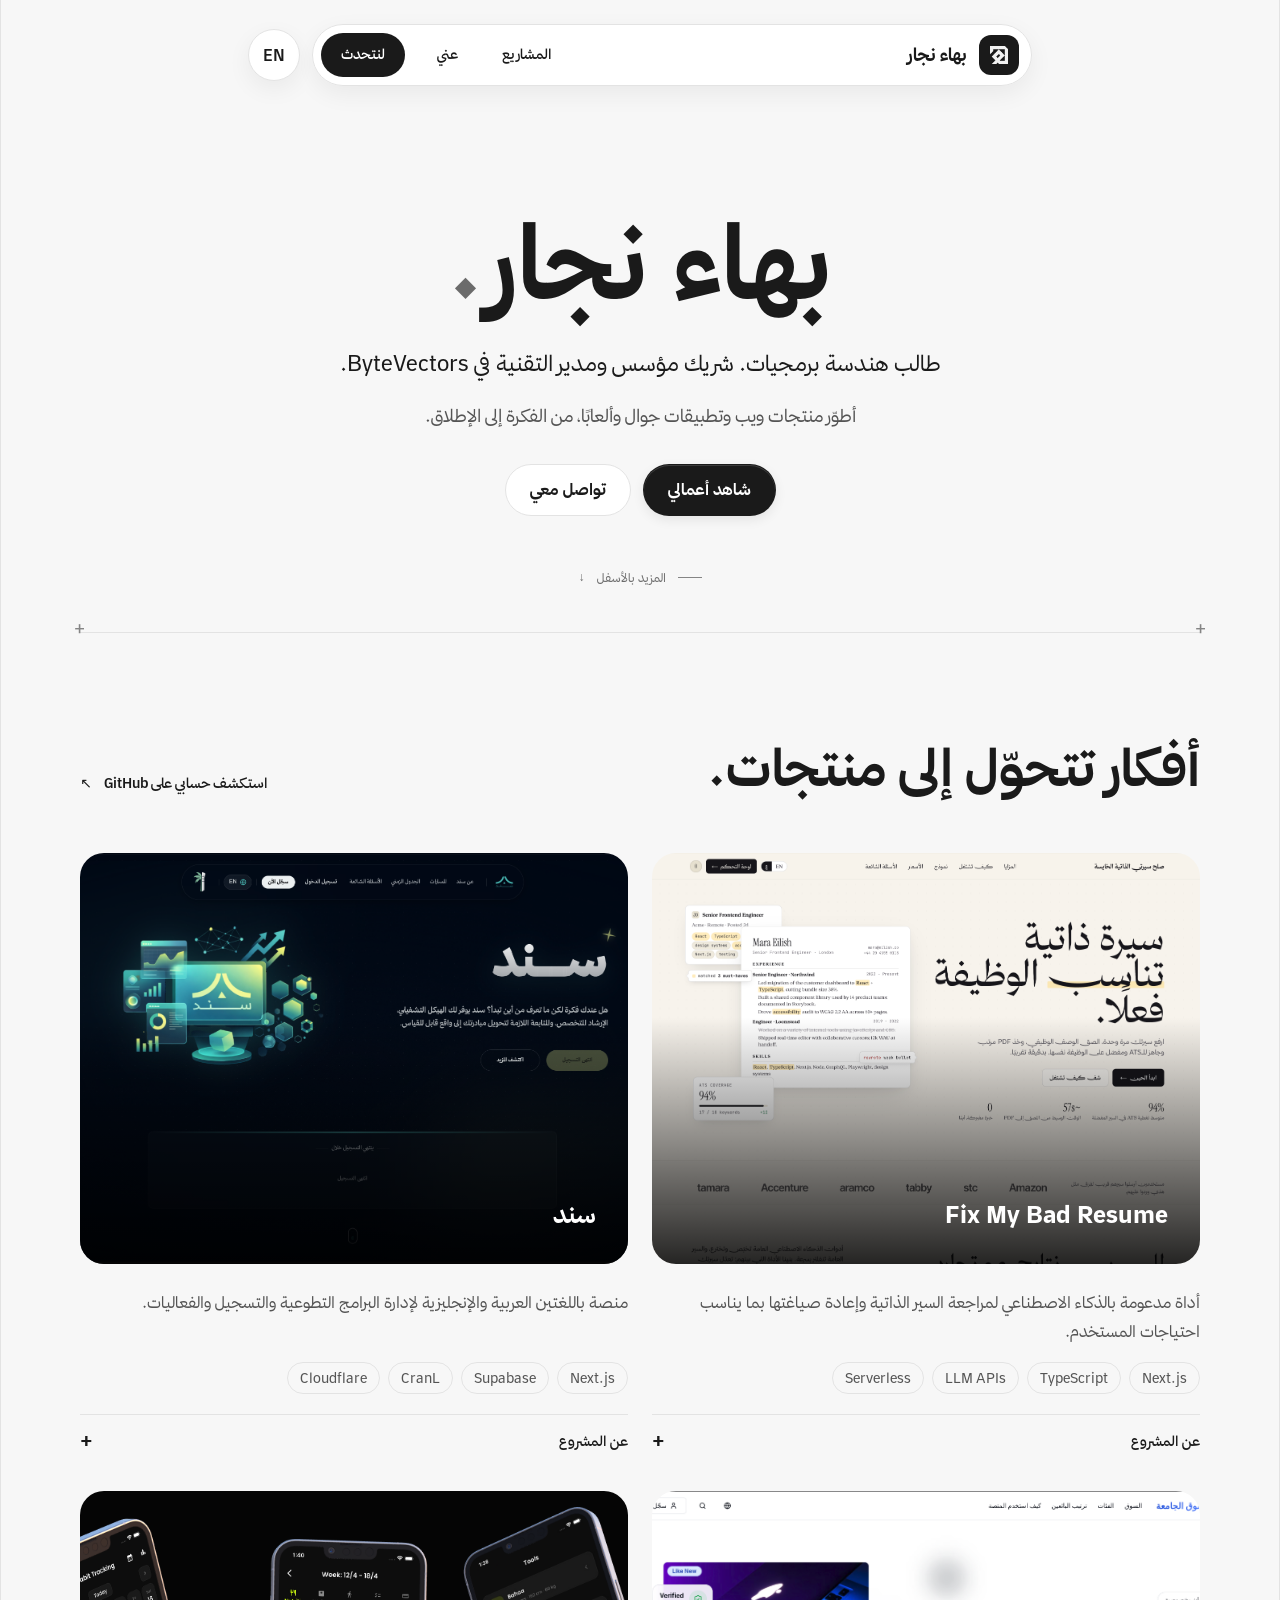
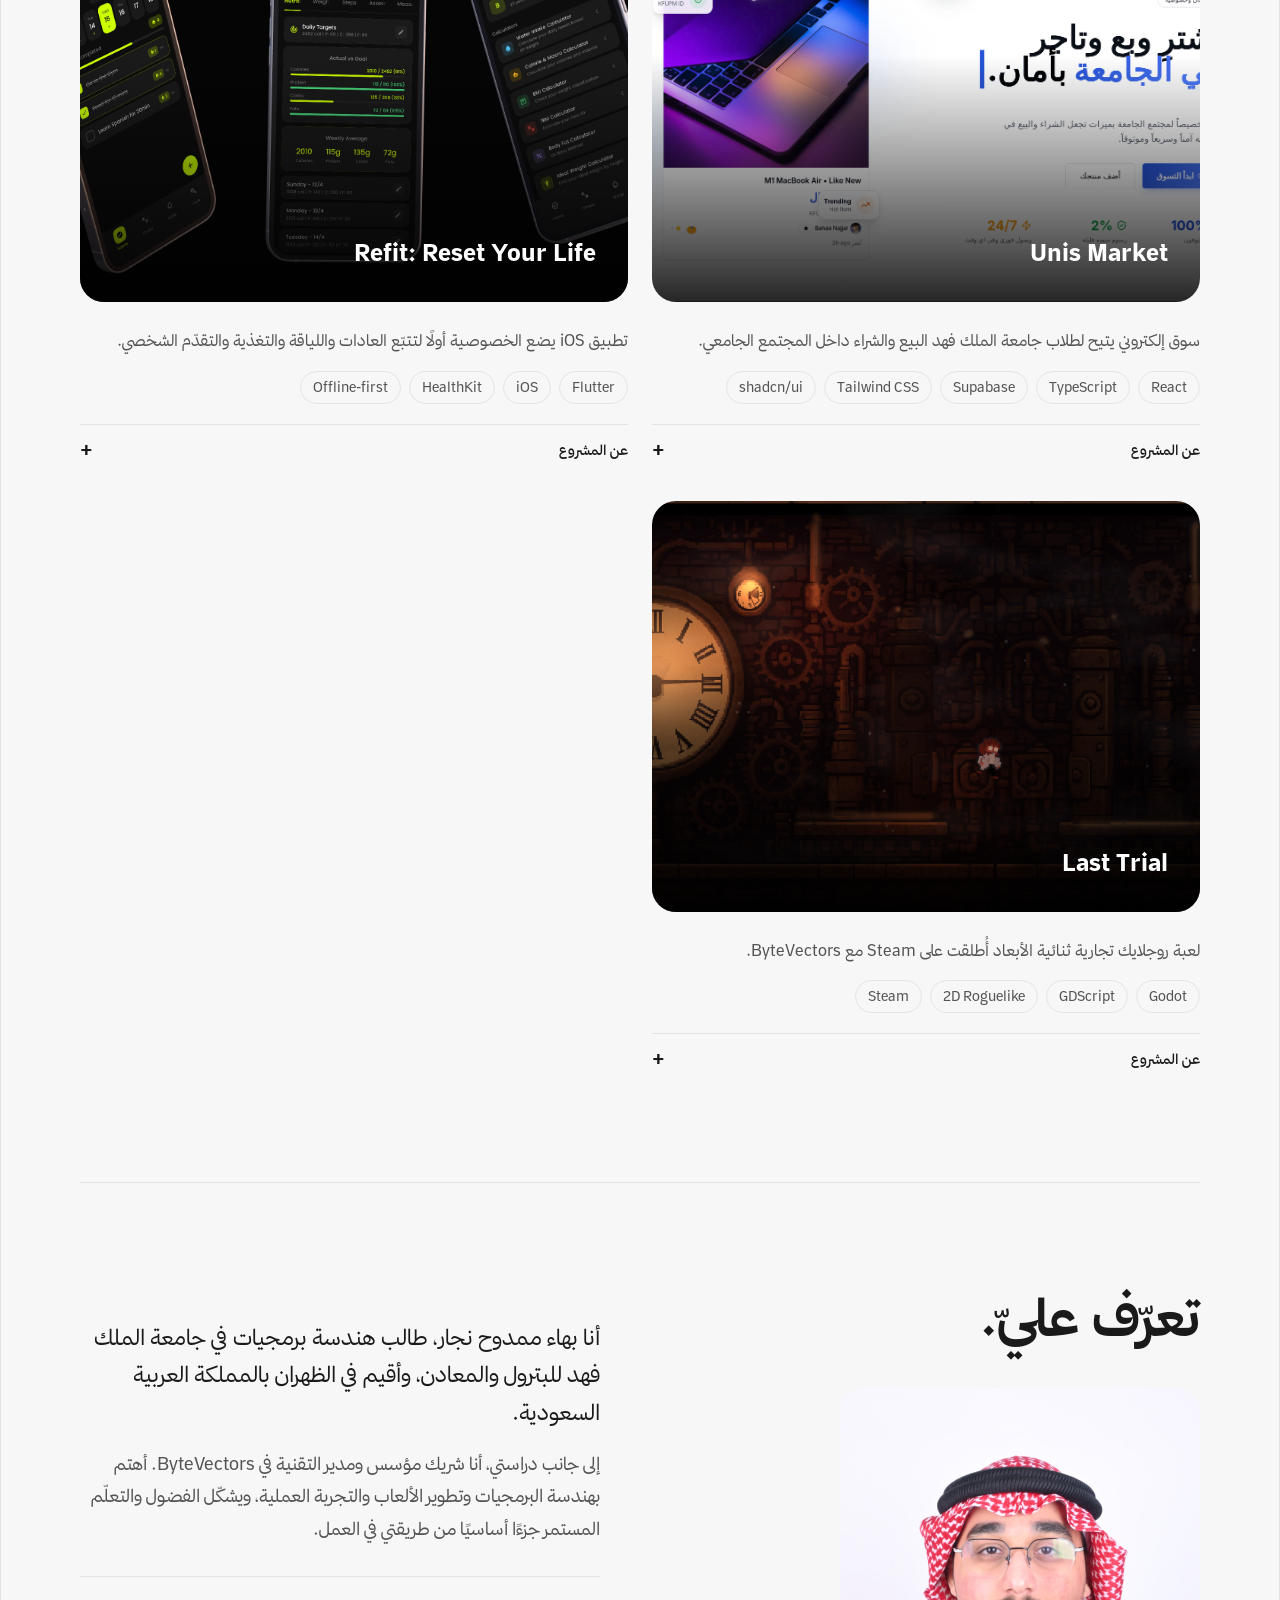
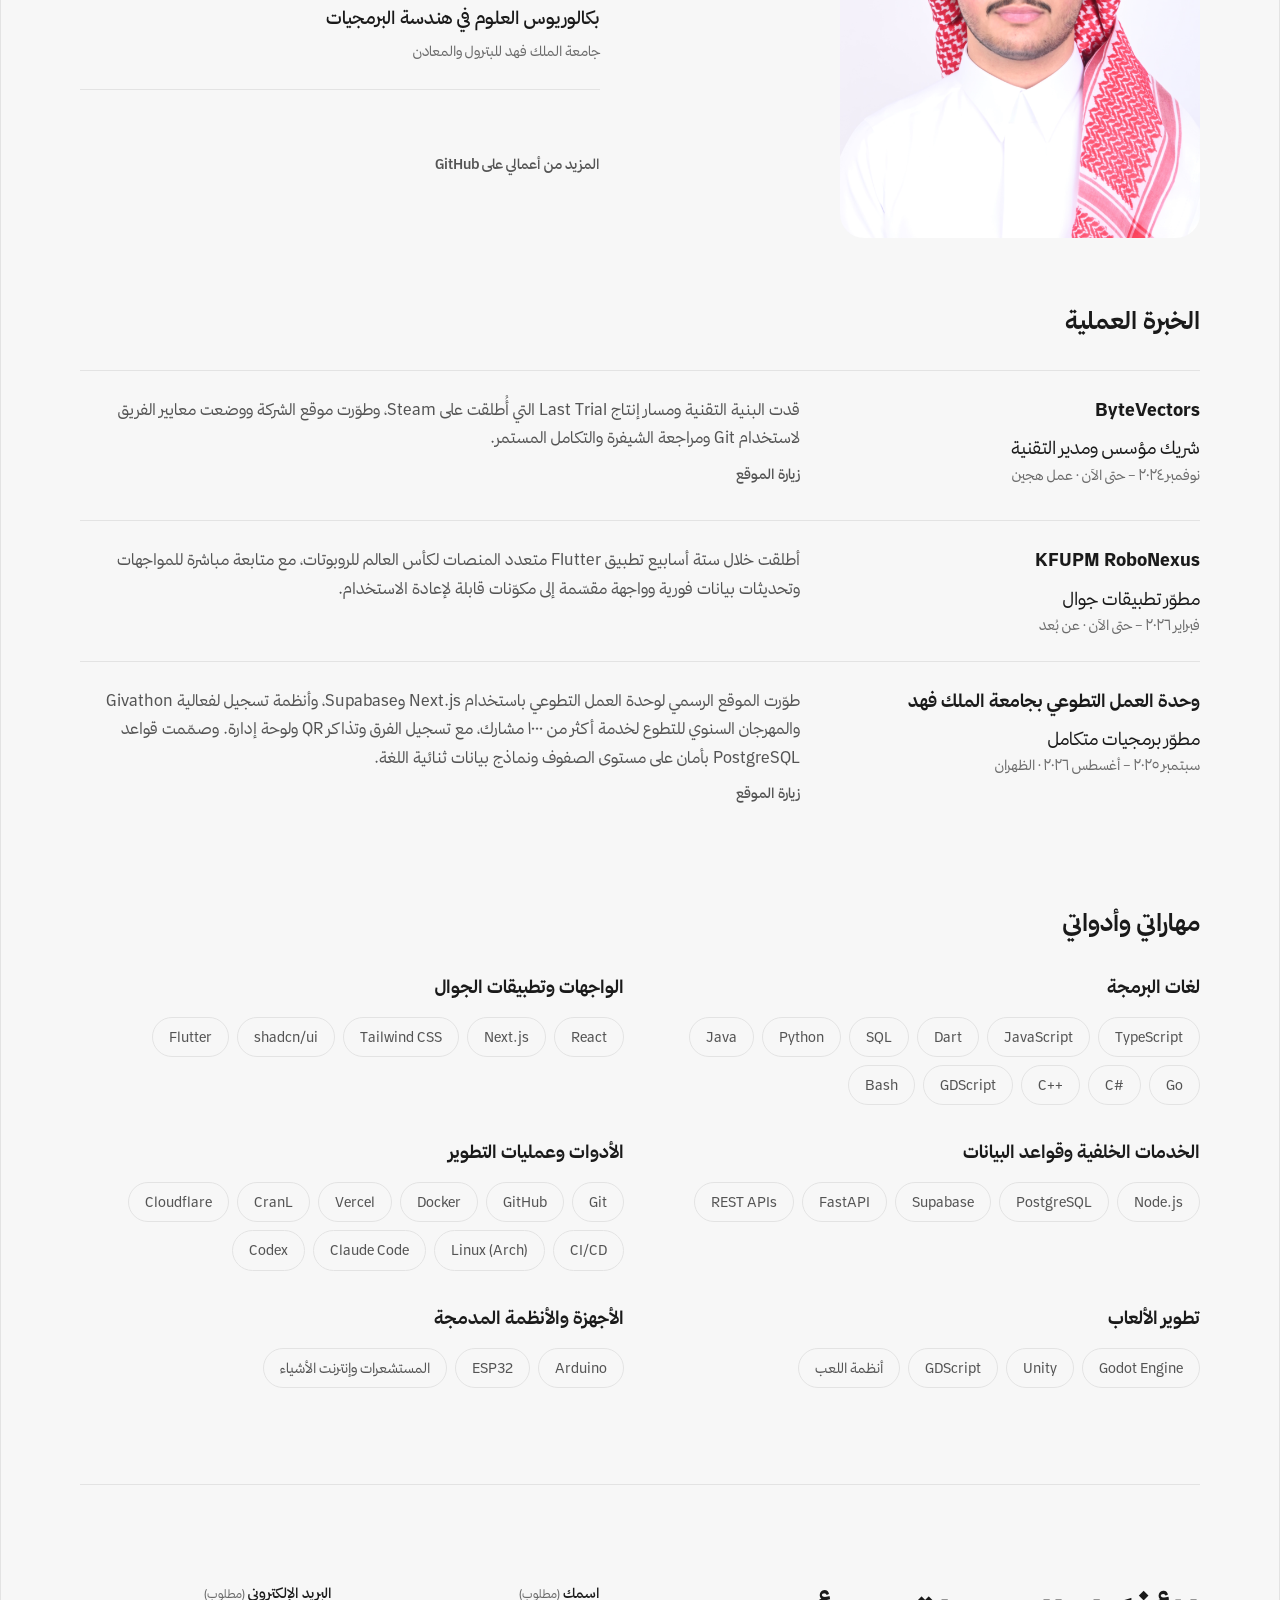
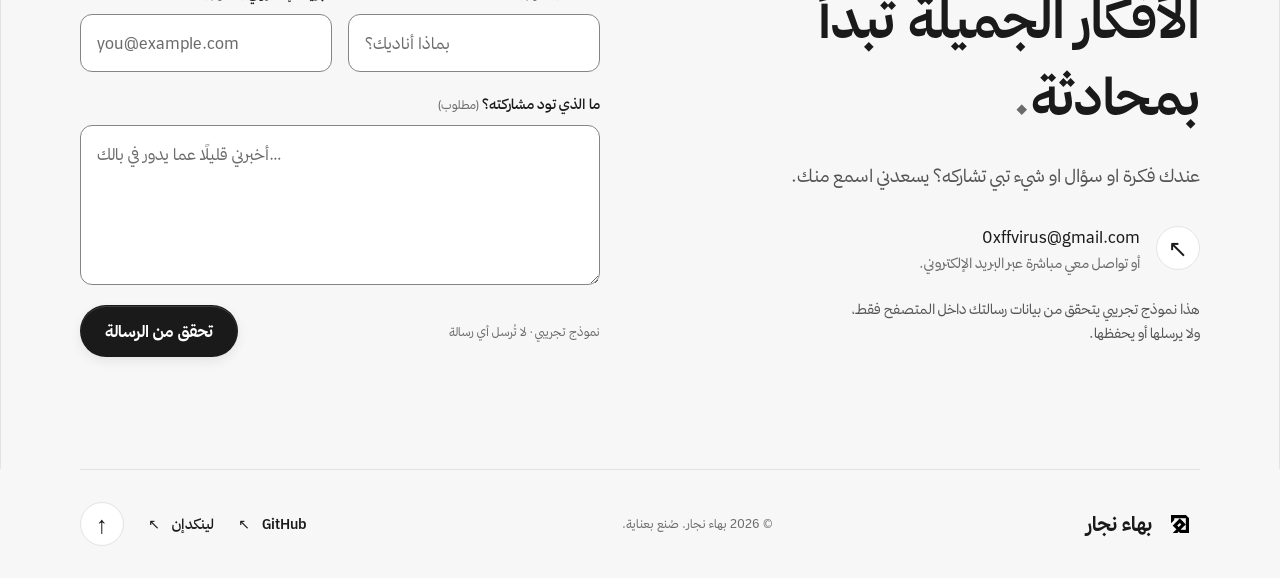
==== index.html @ 1391d74a "first commit" ====
<!doctype html>
<html lang="ar" dir="rtl">
  <head>
    <link rel="alternate" hreflang="en" href="en.html" />
    <meta charset="UTF-8" />
    <meta name="viewport" content="width=device-width, initial-scale=1.0" />
    <meta
      name="description"
      content="بهاء نجار، طالب هندسة برمجيات في جامعة الملك فهد للبترول والمعادن. مشاريع وواجهات مدروسة وشغف بالتعلّم."
    />
    <meta name="theme-color" content="#f7f7f7" />
    <title>بهاء نجار — طالب هندسة برمجيات</title>
    <link
      rel="icon"
      href="assets/images/brand/Logo%20White%20Black%20Background.png"
      type="image/png"
    />
    <link rel="stylesheet" href="css/styles.css" />
    <script src="js/script.js" defer></script>
  </head>
  <body id="top">
    <a class="skip-link" href="#main">انتقل إلى المحتوى</a>
    <header class="site-header">
      <div class="header-bar">
        <a class="identity" href="#top" aria-label="بهاء نجار، الصفحة الرئيسية"
          ><span class="brand-mark" aria-hidden="true"
            ><img
              src="assets/images/brand/White%20Logo%20Transparent%20Background.png"
              alt=""
              width="128"
              height="128" /></span
          ><span>بهاء نجار</a
        >

        <button
          class="menu-toggle"
          type="button"
          aria-expanded="false"
          aria-controls="navigation"
          hidden
        >
          القائمة <span class="menu-lines" aria-hidden="true"></span>
        </button>
        <nav id="navigation" aria-label="التنقل الرئيسي">
          <a href="#projects">المشاريع</a><a href="#about">عني</a
          ><a class="nav-contact" href="#contact">لنتحدث</a>
        </nav>
      </div>
      <a
        class="language-switch"
        href="en.html"
        lang="en"
        hreflang="en"
        aria-label="View this website in English"
        title="English"
        >EN</a
      >
    </header>
    <main id="main" class="page-frame">
      <section class="hero container" aria-labelledby="hero-title">
        <h1 id="hero-title">بهاء نجار<span class="muted">.</span></h1>
        <p class="hero-role">
          طالب هندسة برمجيات. شريك مؤسس ومدير التقنية في ByteVectors.
        </p>
        <p class="hero-description">
          أطوّر منتجات ويب وتطبيقات جوال وألعابًا، من الفكرة إلى الإطلاق.
        </p>
        <div class="action-group">
          <a class="button button-primary" href="#projects">شاهد أعمالي</a
          ><a class="button button-secondary" href="#contact">تواصل معي</a>
        </div>

        <a class="scroll-cue" href="#projects"
          ><span class="scroll-line" aria-hidden="true"></span>المزيد بالأسفل
          <span aria-hidden="true">↓</span></a
        >
        <span class="frame-cross frame-cross-start" aria-hidden="true">+</span
        ><span class="frame-cross frame-cross-end" aria-hidden="true">+</span>
      </section>
      <section
        id="projects"
        class="section container"
        aria-labelledby="projects-title"
      >
        <div class="section-heading">
          <div>
            <h2 id="projects-title">أفكار تتحوّل إلى منتجات.</h2>
          </div>
          <a
            class="text-link"
            href="https://github.com/0xffvirus"
            target="_blank"
            rel="noopener noreferrer"
            >استكشف حسابي على GitHub <span aria-hidden="true">↗</span></a
          >
        </div>
        <!-- Project facts and destination links sourced from the supplied résumé. -->
        <div class="project-grid">
          <article class="project">
            <a
              class="project-cover"
              href="#fix-my-bad-resume-details"
              aria-label="عن مشروع Fix My Bad Resume"
            >
              <img
                src="assets/images/projects/fix-my-bad-resume.png"
                alt="لقطة من الصفحة الرئيسية لـ Fix My Bad Resume تعرض محرر السيرة الذاتية ودرجة تغطية ATS."
                width="800"
                height="600"
                loading="lazy"
              />
              <div class="project-overlay">
                <div>
                  <h3><bdi>Fix My Bad Resume</bdi></h3>
                </div>
              </div>
            </a>
            <div class="project-caption">
              <p>
                أداة مدعومة بالذكاء الاصطناعي لمراجعة السير الذاتية وإعادة
                صياغتها بما يناسب احتياجات المستخدم.
              </p>
              <ul class="tags" aria-label="تقنيات المشروع">
                <li dir="ltr">Next.js</li>
                <li dir="ltr">TypeScript</li>
                <li dir="ltr">LLM APIs</li>
                <li dir="ltr">Serverless</li>
              </ul>
            </div>
            <details id="fix-my-bad-resume-details" class="project-details">
              <summary>عن المشروع<span aria-hidden="true">+</span></summary>
              <div>
                <p>
                  طوّرت تطبيق ويب متكاملًا يحلّل السير الذاتية ويعيد صياغتها
                  باستخدام واجهات النماذج اللغوية، مع واجهة مبنية بـ Next.js
                  وTypeScript وخدمات خلفية دون خوادم مُدارة يدويًا.
                </p>
                <a
                  class="text-link"
                  href="https://fixmybadresume.com"
                  target="_blank"
                  rel="noopener noreferrer"
                  >زيارة الموقع</a
                >
              </div>
            </details>
          </article>
          <article class="project">
            <a
              class="project-cover"
              href="#sanad-details"
              aria-label="عن مشروع سند"
            >
              <img
                src="assets/images/projects/sanad.png"
                alt="لقطة من الصفحة الرئيسية لمنصة سند بتصميم داكن ورسم توضيحي للبرامج."
                width="800"
                height="600"
                loading="lazy"
              />
              <div class="project-overlay">
                <div>
                  <h3><bdi>سند</bdi></h3>
                </div>
              </div>
            </a>
            <div class="project-caption">
              <p>
                منصة باللغتين العربية والإنجليزية لإدارة البرامج التطوعية
                والتسجيل والفعاليات.
              </p>
              <ul class="tags" aria-label="تقنيات المشروع">
                <li dir="ltr">Next.js</li>
                <li dir="ltr">Supabase</li>
                <li dir="ltr">CranL</li>
                <li dir="ltr">Cloudflare</li>
              </ul>
            </div>
            <details id="sanad-details" class="project-details">
              <summary>عن المشروع<span aria-hidden="true">+</span></summary>
              <div>
                <p>
                  أطلقت منصة باستخدام Next.js وSupabase تدعم تسجيل الفرق وتذاكر
                  الفعاليات برموز QR ولوحة تحكم للإدارة، ونشرتها عبر CranL
                  وCloudflare.
                </p>
                <a
                  class="text-link"
                  href="https://sanad.kvwu.org"
                  target="_blank"
                  rel="noopener noreferrer"
                  >زيارة الموقع</a
                >
              </div>
            </details>
          </article>
          <article class="project">
            <a
              class="project-cover"
              href="#unis-market-details"
              aria-label="عن مشروع Unis Market"
            >
              <img
                src="assets/images/projects/unis-market.png"
                alt="لقطة من الصفحة الرئيسية لسوق الجامعة تعرض إعلان ماك بوك وتنقلًا عربيًا."
                width="800"
                height="600"
                loading="lazy"
              />
              <div class="project-overlay">
                <div>
                  <h3><bdi>Unis Market</bdi></h3>
                </div>
              </div>
            </a>
            <div class="project-caption">
              <p>
                سوق إلكتروني يتيح لطلاب جامعة الملك فهد البيع والشراء داخل
                المجتمع الجامعي.
              </p>
              <ul class="tags" aria-label="تقنيات المشروع">
                <li dir="ltr">React</li>
                <li dir="ltr">TypeScript</li>
                <li dir="ltr">Supabase</li>
                <li dir="ltr">Tailwind CSS</li>
                <li dir="ltr">shadcn/ui</li>
              </ul>
            </div>
            <details id="unis-market-details" class="project-details">
              <summary>عن المشروع<span aria-hidden="true">+</span></summary>
              <div>
                <p>
                  طوّرت سوقًا إلكترونيًا بواجهة React وTypeScript وخدمات خلفية
                  باستخدام Supabase، مع واجهة عربية وإنجليزية، وتدفّق دفع آمن،
                  وتصميم متجاوب باستخدام Tailwind CSS وshadcn/ui.
                </p>
                <a
                  class="text-link"
                  href="https://unismarket.com"
                  target="_blank"
                  rel="noopener noreferrer"
                  >زيارة الموقع</a
                >
              </div>
            </details>
          </article>
          <article class="project">
            <a
              class="project-cover"
              href="#refit-details"
              aria-label="عن مشروع Refit: Reset Your Life"
            >
              <img
                src="assets/images/projects/refit.png"
                alt="ثلاث لقطات من تطبيق Refit تعرض تتبع العادات وأهداف التغذية والحاسبات."
                width="800"
                height="600"
                loading="lazy"
              />
              <div class="project-overlay">
                <div>
                  <h3><bdi>Refit: Reset Your Life</bdi></h3>
                </div>
              </div>
            </a>
            <div class="project-caption">
              <p>
                تطبيق iOS يضع الخصوصية أولًا لتتبّع العادات واللياقة والتغذية
                والتقدّم الشخصي.
              </p>
              <ul class="tags" aria-label="تقنيات المشروع">
                <li dir="ltr">Flutter</li>
                <li dir="ltr">iOS</li>
                <li dir="ltr">HealthKit</li>
                <li dir="ltr">Offline-first</li>
              </ul>
            </div>
            <details id="refit-details" class="project-details">
              <summary>عن المشروع<span aria-hidden="true">+</span></summary>
              <div>
                <p>
                  طوّرت تطبيق Flutter ثنائي اللغة يعمل بالكامل دون اتصال، لتتبّع
                  الاستمرارية في العادات والتغذية والمغذّيات الكبرى وتسجيل
                  التقدّم، مع تكامل HealthKit وإشعارات تراعي شهر رمضان.
                </p>
                <a
                  class="text-link"
                  href="https://apps.apple.com/sa/app/refit-reset-your-life/id6761937688"
                  target="_blank"
                  rel="noopener noreferrer"
                  >شاهد على App Store</a
                >
              </div>
            </details>
          </article>
          <article class="project">
            <a
              class="project-cover"
              href="#last-trial-details"
              aria-label="عن مشروع Last Trial"
            >
              <img
                src="assets/images/projects/last-trial.png"
                alt="لقطة من أسلوب اللعب في Last Trial تظهر شخصية في غرفة ترسية مليئة بالتروس والأنابيب."
                width="800"
                height="600"
                loading="lazy"
              />
              <div class="project-overlay">
                <div>
                  <h3><bdi>Last Trial</bdi></h3>
                </div>
              </div>
            </a>
            <div class="project-caption">
              <p>
                لعبة روجلايك تجارية ثنائية الأبعاد أُطلقت على Steam مع
                ByteVectors.
              </p>
              <ul class="tags" aria-label="تقنيات المشروع">
                <li dir="ltr">Godot</li>
                <li dir="ltr">GDScript</li>
                <li dir="ltr">2D Roguelike</li>
                <li dir="ltr">Steam</li>
              </ul>
            </div>
            <details id="last-trial-details" class="project-details">
              <summary>عن المشروع<span aria-hidden="true">+</span></summary>
              <div>
                <p>
                  صمّمت وطوّرت أنظمة اللعب الأساسية باستخدام GDScript، بما فيها
                  الحركة والاندفاع والقفز المزدوج وإبطاء الوقت والقتال. وقدت
                  البنية التقنية ومسار الإنتاج في ByteVectors لإطلاق اللعبة على
                  Steam.
                </p>
                <a
                  class="text-link"
                  href="https://store.steampowered.com/app/3927360/Last_Trial"
                  target="_blank"
                  rel="noopener noreferrer"
                  >شاهد على Steam</a
                >
              </div>
            </details>
          </article>
        </div>
      </section>
      <section
        id="about"
        class="section container section-bordered"
        aria-labelledby="about-title"
      >
        <div class="about-grid">
          <div>
            <h2 id="about-title">تعرّف عليّ.</h2>
            <img
              class="about-portrait"
              src="assets/images/bahaa.png"
              alt="صورة شخصية لبهاء نجار"
              width="800"
              height="800"
              loading="lazy"
            />
          </div>
          <div class="about-content">
            <p class="lead">
              أنا بهاء ممدوح نجار، طالب هندسة برمجيات في جامعة الملك فهد للبترول
              والمعادن، وأقيم في الظهران بالمملكة العربية السعودية.
            </p>
            <p>
              إلى جانب دراستي، أنا شريك مؤسس ومدير التقنية في ByteVectors. أهتم
              بهندسة البرمجيات وتطوير الألعاب والتجربة العملية، ويشكّل الفضول
              والتعلّم المستمر جزءًا أساسيًا من طريقتي في العمل.
            </p>
            <div class="education">
              <p>بكالوريوس العلوم في هندسة البرمجيات</p>
              <span class="metadata">جامعة الملك فهد للبترول والمعادن</span>
            </div>
            <a
              class="text-link about-link"
              href="https://github.com/0xffvirus"
              target="_blank"
              rel="noopener noreferrer"
              >المزيد من أعمالي على GitHub</a
            >
          </div>
        </div>
        <div class="about-block">
          <h3>الخبرة العملية</h3>
          <div class="experience-list">
            <article class="experience-row">
              <div>
                <h4>ByteVectors</h4>
                <p>شريك مؤسس ومدير التقنية</p>
                <p class="metadata">نوفمبر ٢٠٢٤ – حتى الآن · عمل هجين</p>
              </div>
              <p>
                قدت البنية التقنية ومسار إنتاج Last Trial التي أُطلقت على Steam،
                وطوّرت موقع الشركة ووضعت معايير الفريق لاستخدام Git ومراجعة
                الشيفرة والتكامل المستمر.
                <a
                  class="text-link"
                  href="https://www.bytevectors.com"
                  target="_blank"
                  rel="noopener noreferrer"
                  >زيارة الموقع</a
                >
              </p>
              
            </article>
            <article class="experience-row">
              <div>
                <h4>KFUPM RoboNexus</h4>
                <p>مطوّر تطبيقات جوال</p>
                <p class="metadata">فبراير ٢٠٢٦ – حتى الآن · عن بُعد</p>
              </div>
              <p>
                أطلقت خلال ستة أسابيع تطبيق Flutter متعدد المنصات لكأس العالم
                للروبوتات، مع متابعة مباشرة للمواجهات وتحديثات بيانات فورية
                وواجهة مقسّمة إلى مكوّنات قابلة لإعادة الاستخدام.
              </p>
            </article>
            <article class="experience-row">
              <div>
                <h4>وحدة العمل التطوعي بجامعة الملك فهد</h4>
                <p>مطوّر برمجيات متكامل</p>
                <p class="metadata">سبتمبر ٢٠٢٥ – أغسطس ٢٠٢٦ · الظهران</p>
              </div>
              <p>
                طوّرت الموقع الرسمي لوحدة العمل التطوعي باستخدام Next.js
                وSupabase، وأنظمة تسجيل لفعالية Givathon والمهرجان السنوي للتطوع
                لخدمة أكثر من ١٠٠٠ مشارك، مع تسجيل الفرق وتذاكر QR ولوحة إدارة.
                وصمّمت قواعد PostgreSQL بأمان على مستوى الصفوف ونماذج بيانات
                ثنائية اللغة.
                <a
                  class="text-link"
                  href="https://kvwu.org"
                  target="_blank"
                  rel="noopener noreferrer"
                  >زيارة الموقع</a
                >
              </p>
            </article>
          </div>
        </div>
        <div class="about-block">
          <h3>مهاراتي وأدواتي</h3>
          <div class="skills-grid">
            <div class="skill-group">
              <h4>لغات البرمجة</h4>
              <ul class="tags tags-large">
                <li dir="auto">TypeScript</li>
                <li dir="auto">JavaScript</li>
                <li dir="auto">Dart</li>
                <li dir="auto">SQL</li>
                <li dir="auto">Python</li>
                <li dir="auto">Java</li>
                <li dir="auto">Go</li>
                <li dir="auto">C#</li>
                <li dir="auto">C++</li>
                <li dir="auto">GDScript</li>
                <li dir="auto">Bash</li>
              </ul>
            </div>
            <div class="skill-group">
              <h4>الواجهات وتطبيقات الجوال</h4>
              <ul class="tags tags-large">
                <li dir="auto">React</li>
                <li dir="auto">Next.js</li>
                <li dir="auto">Tailwind CSS</li>
                <li dir="auto">shadcn/ui</li>
                <li dir="auto">Flutter</li>
              </ul>
            </div>
            <div class="skill-group">
              <h4>الخدمات الخلفية وقواعد البيانات</h4>
              <ul class="tags tags-large">
                <li dir="auto">Node.js</li>
                <li dir="auto">PostgreSQL</li>
                <li dir="auto">Supabase</li>
                <li dir="auto">FastAPI</li>
                <li dir="auto">REST APIs</li>
              </ul>
            </div>
            <div class="skill-group">
              <h4>الأدوات وعمليات التطوير</h4>
              <ul class="tags tags-large">
                <li dir="auto">Git</li>
                <li dir="auto">GitHub</li>
                <li dir="auto">Docker</li>
                <li dir="auto">Vercel</li>
                <li dir="auto">CranL</li>
                <li dir="auto">Cloudflare</li>
                <li dir="auto">CI/CD</li>
                <li dir="auto">Linux (Arch)</li>
                <li dir="auto">Claude Code</li>
                <li dir="auto">Codex</li>
              </ul>
            </div>
            <div class="skill-group">
              <h4>تطوير الألعاب</h4>
              <ul class="tags tags-large">
                <li dir="auto">Godot Engine</li>
                <li dir="auto">Unity</li>
                <li dir="auto">GDScript</li>
                <li dir="auto">أنظمة اللعب</li>
              </ul>
            </div>
            <div class="skill-group">
              <h4>الأجهزة والأنظمة المدمجة</h4>
              <ul class="tags tags-large">
                <li dir="auto">Arduino</li>
                <li dir="auto">ESP32</li>
                <li dir="auto">المستشعرات وإنترنت الأشياء</li>
              </ul>
            </div>
          </div>
        </div>
      </section>
      <section
        id="contact"
        class="section container section-bordered"
        aria-labelledby="contact-title"
      >
        <div class="contact-grid">
          <div class="contact-intro">
            <h2 id="contact-title">
              الأفكار الجميلة تبدأ<br />بمحادثة<span class="muted">.</span>
            </h2>
            <p>
عندك فكرة او سؤال او شيء تبي تشاركه؟ يسعدني اسمع منك.
            </p>
            <div class="email-contact" id="email-contact">
              <span class="contact-symbol" aria-hidden="true">↗</span>
              <p>
                <a href="mailto:0xffvirus@gmail.com" dir="ltr"
                  >0xffvirus@gmail.com</a
                ><span class="metadata"
                  >أو تواصل معي مباشرة عبر البريد الإلكتروني.</span
                >
              </p>
            </div>
            <p class="form-note" id="demo-note">
              هذا نموذج تجريبي يتحقق من بيانات رسالتك داخل المتصفح فقط، ولا
              يرسلها أو يحفظها.
            </p>
          </div>
          <form id="contact-form" aria-describedby="demo-note">
            <div class="form-row">
              <div class="field">
                <label for="name">اسمك <span>(مطلوب)</span></label
                ><input
                  id="name"
                  dir="auto"
                  name="name"
                  type="text"
                  autocomplete="name"
                  placeholder="بماذا أناديك؟"
                  required
                  maxlength="100"
                  aria-describedby="name-error"
                />
                <p class="field-error" id="name-error"></p>
              </div>
              <div class="field">
                <label for="email">البريد الإلكتروني <span>(مطلوب)</span></label
                ><input
                  id="email"
                  dir="ltr"
                  name="email"
                  type="email"
                  autocomplete="email"
                  placeholder="you@example.com"
                  required
                  maxlength="254"
                  aria-describedby="email-error"
                />
                <p class="field-error" id="email-error"></p>
              </div>
            </div>
            <div class="field">
              <label for="message"
                >ما الذي تود مشاركته؟ <span>(مطلوب)</span></label
              ><textarea
                id="message"
                dir="auto"
                name="message"
                rows="5"
                placeholder="أخبرني قليلًا عما يدور في بالك…"
                required
                maxlength="5000"
                aria-describedby="message-error"
              ></textarea>
              <p class="field-error" id="message-error"></p>
            </div>
            <div class="form-bottom">
              <span class="metadata">نموذج تجريبي · لا تُرسل أي رسالة</span
              ><button
                class="button button-primary"
                type="submit"
                id="submit-button"
                disabled
              >
                تحقق من الرسالة
              </button>
            </div>
            <p
              id="form-status"
              class="form-status"
              role="status"
              aria-live="polite"
              aria-atomic="true"
            ></p>
            <noscript
              ><p class="form-note">
                فعّل JavaScript لتجربة التحقق من النموذج. خدمة إرسال الرسائل غير
                متصلة.
              </p></noscript
            >
          </form>
        </div>
      </section>
    </main>
    <footer class="site-footer container">
      <a class="footer-identity" href="#top"
        ><span class="brand-mark brand-mark-light" aria-hidden="true"
          ><img
            src="assets/images/brand/Black%20Logo%20Transparent%20Background.png"
            alt=""
            width="128"
            height="128" /></span
        >بهاء نجار</a
      >
      <p>© <span id="year">2026</span> بهاء نجار. صُنع بعناية.</p>
      <div class="footer-links">
        <a
          class="text-link"
          href="https://github.com/0xffvirus"
          target="_blank"
          rel="noopener noreferrer"
          >GitHub <span aria-hidden="true">↗</span></a
        ><a
          class="text-link"
          href="https://www.linkedin.com/in/0xbahaa/"
          target="_blank"
          rel="noopener noreferrer"
          >لينكدإن <span aria-hidden="true">↗</span></a
        ><a class="back-top" href="#top" aria-label="العودة إلى الأعلى">↑</a>
      </div>
    </footer>
  </body>
</html>
---- css/styles.css ----
/* Shared design tokens from docs/design-docs.md. */
:root {
  --color-canvas: #f7f7f7;
  --color-surface: #fff;
  --color-surface-subtle: #f0f0f0;
  --color-text: #1a1a1a;
  --color-text-secondary: #545454;
  --color-text-muted: #6b6b6b;
  --color-border: #e3e3e3;
  --color-border-control: #858585;
  --color-action: #1a1a1a;
  --color-action-hover: #303030;
  --color-on-action: #fff;
  --color-focus: #1a1a1a;
  --color-error: #b42318;
  --color-success: #216e39;
  --space-1: 4px;
  --space-2: 8px;
  --space-3: 12px;
  --space-4: 16px;
  --space-5: 20px;
  --space-6: 24px;
  --space-8: 32px;
  --space-10: 40px;
  --space-12: 48px;
  --space-16: 64px;
  --space-20: 80px;
  --space-24: 96px;
  --space-32: 128px;
  --radius-small: 12px;
  --radius-card: 24px;
  --radius-pill: 999px;
  --shadow-soft: 0 8px 24px rgb(0 0 0 / 6%);
  --shadow-control: 0 4px 12px rgb(0 0 0 / 8%);
  --shadow-hover: 0 12px 28px rgb(0 0 0 / 10%);
  --font-sans: -apple-system, BlinkMacSystemFont, "Segoe UI", sans-serif;
  --font-arabic: "Thmanyah Sans", sans-serif;
  --font-hero: clamp(4rem, 8vw, 7rem);
  --font-heading: clamp(2rem, 4vw, 3.25rem);
  --font-card: clamp(1.375rem, 2vw, 1.5rem);
  --font-lead: clamp(1.125rem, 2vw, 1.375rem);
  --font-body: clamp(1rem, 1.4vw, 1.125rem);
  --font-meta: 0.875rem;
  --content-max: 1120px;
  --reading-max: 720px;
  --gutter: 24px;
  --section-space: 48px;
  --duration-fast: 160ms;
  --duration-ui: 200ms;
  --duration-reveal: 400ms;
  --ease-ui: cubic-bezier(0.2, 0.8, 0.2, 1);
  --z-header: 20;
  --z-status: 60;
}
@font-face {
  font-family: "Thmanyah Sans";
  src: url("../assets/font/thmanyahsans/woff2/thmanyahsans-Regular.woff2")
    format("woff2");
  font-weight: 400;
  font-style: normal;
  font-display: swap;
}
@font-face {
  font-family: "Thmanyah Sans";
  src: url("../assets/font/thmanyahsans/woff2/thmanyahsans-Bold.woff2")
    format("woff2");
  font-weight: 700;
  font-style: normal;
  font-display: swap;
}
*,
*::before,
*::after {
  box-sizing: border-box;
}
html {
  scroll-behavior: smooth;
  scroll-padding-top: 112px;
}
body {
  margin: 0;
  background: var(--color-canvas);
  color: var(--color-text);
  font-family: var(--font-sans);
  font-size: var(--font-body);
  line-height: 1.8;
  -webkit-font-smoothing: antialiased;
}
:lang(ar) {
  font-family: var(--font-arabic);
  letter-spacing: normal;
}
h1,
h2,
h3,
p {
  margin: 0;
}
h1,
h2,
h3 {
  line-height: 1.5;
  font-weight: 700;
}
h2 {
  font-size: var(--font-heading);
  letter-spacing: -0.045em;
}
h3 {
  font-size: var(--font-card);
  letter-spacing: -0.025em;
}
a {
  color: inherit;
  text-decoration: none;
}
button,
input,
textarea {
  font: inherit;
}
button,
summary {
  cursor: pointer;
}
button {
  color: inherit;
}
img {
  display: block;
  max-width: 100%;
  height: auto;
}
::selection {
  background: var(--color-text);
  color: var(--color-surface);
}
:focus-visible {
  outline: 2px solid var(--color-focus);
  outline-offset: 4px;
}
[hidden] {
  display: none !important;
}
.container {
  width: min(calc(100% - var(--gutter) * 2), var(--content-max));
  margin-inline: auto;
}
.section {
  padding-block: var(--section-space);
  scroll-margin-top: var(--space-8);
}
.section-bordered {
  border-top: 1px solid var(--color-border);
}
.metadata {
  font-size: var(--font-meta);
  color: var(--color-text-muted);
  line-height: 1.6;
}
.muted {
  color: var(--color-text-muted);
}
.skip-link {
  position: fixed;
  top: var(--space-3);
  left: var(--space-4);
  z-index: var(--z-status);
  padding: var(--space-3) var(--space-6);
  background: var(--color-text);
  color: var(--color-surface);
  transform: translateY(-200%);
  border-radius: var(--radius-pill);
}
.skip-link:focus {
  transform: translateY(0);
}
.site-header {
  position: fixed;
  z-index: var(--z-header);
  top: var(--space-6);
  left: 50%;
  transform: translateX(-50%);
  width: min(calc(100% - var(--gutter) * 2), 784px);
  display: flex;
  align-items: center;
  gap: var(--space-3);
}
.header-bar {
  position: relative;
  flex: 1;
  min-width: 0;
  padding: var(--space-2);
  padding-inline-start: var(--space-3);
  display: flex;
  align-items: center;
  justify-content: space-between;
  gap: var(--space-6);
  background: rgb(255 255 255 / 96%);
  border: 1px solid var(--color-border);
  border-radius: var(--radius-pill);
  box-shadow: var(--shadow-soft);
}
.identity {
  display: inline-flex;
  align-items: center;
  gap: var(--space-3);
  min-height: 44px;
  padding-inline-end: var(--space-3);
  font-size: 18px;
  font-weight: 700;
  letter-spacing: -0.03em;
}
.brand-mark {
  display: flex;
  align-items: center;
  justify-content: center;
  width: 40px;
  height: 40px;
  flex: 0 0 40px;
  overflow: hidden;
  background: var(--color-text);
  border-radius: var(--radius-small);
}
/* The supplied PNGs have transparent margins. Size the canvas to make the mark legible. */
.brand-mark img {
  width: 72px;
  height: 72px;
  max-width: none;
  flex-shrink: 0;
}
.brand-mark-light {
  background: transparent;
}

nav {
  display: flex;
  align-items: center;
  gap: var(--space-1);
}
nav a {
  display: inline-flex;
  align-items: center;
  justify-content: center;
  gap: var(--space-4);
  min-height: 44px;
  padding: var(--space-2) var(--space-5);
  border-radius: var(--radius-pill);
  font-size: var(--font-meta);
  font-weight: 500;
  transition: background var(--duration-fast);
}
nav a:hover,
nav a[aria-current="location"] {
  background: var(--color-surface-subtle);
}
nav .nav-contact {
  background: var(--color-text);
  color: var(--color-surface);
  margin-inline-start: var(--space-2);
}
nav .nav-contact:hover,
nav .nav-contact[aria-current="location"] {
  background: var(--color-action-hover);
}
.menu-toggle {
  border: 0;
  background: var(--color-surface-subtle);
  padding: var(--space-3) var(--space-4);
  border-radius: var(--radius-pill);
  min-height: 44px;
  align-items: center;
  gap: var(--space-3);
  font-size: var(--font-meta);
}
.menu-lines,
.menu-lines::after {
  display: block;
  width: 16px;
  height: 1px;
  background: currentColor;
}
.menu-lines::after {
  content: "";
  transform: translateY(5px);
}
.page-frame {
  max-width: 1280px;
  margin-inline: auto;
  border-inline: 1px solid var(--color-border);
}
.hero {
  position: relative;
  isolation: isolate;
  text-align: center;
  padding-top: calc(var(--space-32) + var(--space-10));
  padding-bottom: var(--space-8);
  border-bottom: 1px solid var(--color-border);
}
.hero::before {
  content: "";
  position: absolute;
  inset: 0 calc(-1 * var(--gutter));
  background-image: radial-gradient(
    var(--color-border-control) 0.6px,
    transparent 0.6px
  );
  background-size: 18px 18px;
  opacity: 0.16;
  mask-image: linear-gradient(transparent, #000 28%, transparent 90%);
  pointer-events: none;
  z-index: -1;
}

h1 {
  font-size: var(--font-hero);
  letter-spacing: -0.065em;
  line-height: 1.4;
  margin-top: var(--space-3);
}
.hero-role {
  font-size: var(--font-lead);
  letter-spacing: -0.025em;
}
.hero-description {
  max-width: var(--reading-max);
  margin: var(--space-4) auto 0;
  color: var(--color-text-secondary);
}
.action-group {
  display: flex;
  flex-wrap: wrap;
  justify-content: center;
  gap: var(--space-3);
  margin-top: var(--space-8);
}
.button {
  display: inline-flex;
  align-items: center;
  justify-content: center;
  gap: var(--space-6);
  min-height: 52px;
  padding: var(--space-3) var(--space-6);
  border: 1px solid transparent;
  border-radius: var(--radius-pill);
  font-size: 16px;
  font-weight: 700;
  line-height: 1.4;
  transition:
    transform var(--duration-ui) var(--ease-ui),
    background var(--duration-ui),
    box-shadow var(--duration-ui);
}
.button-primary {
  color: var(--color-on-action);
  background: var(--color-action);
  box-shadow:
    var(--shadow-control),
    inset 0 1px 0 rgb(255 255 255 / 15%);
}
.button-primary:hover {
  background: var(--color-action-hover);
  box-shadow: var(--shadow-hover);
  transform: translateY(-2px);
}
.button-secondary {
  background: var(--color-surface);
  border-color: var(--color-border);
}
.button-secondary:hover {
  background: var(--color-surface-subtle);
  transform: translateY(-2px);
}
.button:active {
  transform: translateY(0);
  box-shadow: none;
}
.button:disabled {
  opacity: 0.55;
  cursor: not-allowed;
  transform: none;
}
.hero-meta {
  display: flex;
  flex-wrap: wrap;
  justify-content: center;
  gap: var(--space-3);
  margin-top: var(--space-6);
  color: var(--color-text-muted);
  font-size: 12px;
}
.scroll-cue {
  display: flex;
  justify-content: center;
  align-items: center;
  gap: var(--space-3);
  margin: var(--space-10) auto 0;
  width: fit-content;
  min-height: 44px;
  font-size: 12px;
  color: var(--color-text-muted);
}
.scroll-line {
  width: 24px;
  height: 1px;
  background: var(--color-border-control);
}
.frame-cross {
  position: absolute;
  bottom: -15px;
  color: var(--color-border-control);
  font-size: 20px;
  font-weight: 300;
}
.frame-cross-start {
  inset-inline-start: -6px;
}
.frame-cross-end {
  inset-inline-end: -6px;
}
.section-heading {
  display: flex;
  align-items: flex-end;
  justify-content: space-between;
  gap: var(--space-8);
  margin-bottom: var(--space-12);
}

.project-grid {
  display: grid;
  grid-template-columns: minmax(0, 1fr);
  gap: var(--space-10);
}
.project {
  min-width: 0;
}
.project-cover {
  position: relative;
  display: block;
  aspect-ratio: 4 / 3;
  border-radius: var(--radius-card);
  overflow: hidden;
  background: var(--color-surface-subtle);
  isolation: isolate;
}
.project-cover img {
  width: 100%;
  height: 100%;
  object-fit: cover;
  transition: transform var(--duration-reveal) var(--ease-ui);
}
.project-cover:hover img {
  transform: scale(1.02);
}
.project-overlay {
  position: absolute;
  inset: 0;
  display: flex;
  align-items: flex-end;
  justify-content: space-between;
  gap: var(--space-4);
  padding: var(--space-8);
  color: var(--color-on-action);
  background: linear-gradient(transparent 40%, rgb(0 0 0 / 85%) 100%);
}

.project-overlay h3 {
  margin-top: var(--space-1);
}
.project-caption {
  padding-block: var(--space-6) var(--space-5);
}
.project-caption > p {
  color: var(--color-text-secondary);
  font-size: 16px;
  line-height: 1.8;
}
.tags {
  display: flex;
  flex-wrap: wrap;
  gap: var(--space-2);
  list-style: none;
  padding: 0;
  margin: var(--space-4) 0 0;
}
.tags li {
  border: 1px solid var(--color-border);
  border-radius: var(--radius-pill);
  padding: var(--space-1) var(--space-3);
  font-size: var(--font-meta);
  color: var(--color-text-secondary);
  line-height: 1.6;
}
.project-details {
  border-top: 1px solid var(--color-border);
  font-size: var(--font-meta);
  scroll-margin-top: 120px;
}
.project-details summary {
  list-style: none;
  display: flex;
  justify-content: space-between;
  align-items: center;
  gap: var(--space-3);
  min-height: 52px;
  font-weight: 500;
}
.project-details summary::-webkit-details-marker {
  display: none;
}
.project-details summary span {
  font-size: 22px;
  transition: transform var(--duration-ui);
}
.project-details[open] summary span {
  transform: rotate(45deg);
}
.project-details > div {
  padding: var(--space-2) 0 var(--space-4);
  color: var(--color-text-secondary);
}
.project-details p + p {
  margin-top: var(--space-3);
}
.text-link {
  display: inline-flex;
  align-items: center;
  gap: var(--space-3);
  min-height: 44px;
  font-size: var(--font-meta);
  font-weight: 500;
}
.text-link:hover {
  text-decoration: underline;
  text-underline-offset: 5px;
}
.about-grid,
.contact-grid {
  display: grid;
  grid-template-columns: minmax(0, 1fr);
  gap: var(--space-10);
}

.about-content {
  color: var(--color-text-secondary);
}
.lead {
  font-size: var(--font-lead);
  line-height: 1.7;
  color: var(--color-text);
  letter-spacing: -0.025em;
  margin-bottom: var(--space-4);
}
.education {
  border-block: 1px solid var(--color-border);
  padding-block: var(--space-6);
  margin-block: var(--space-8);
}
.education > p {
  font-weight: 500;
  color: var(--color-text);
}
.skills h3 {
  font-size: 16px;
  letter-spacing: 0;
  color: var(--color-text);
}
.tags-large li {
  padding: var(--space-2) var(--space-4);
}
.about-link {
  margin-top: var(--space-5);
}
.contact-intro > p {
  margin-top: var(--space-6);
  color: var(--color-text-secondary);
  max-width: 39ch;
}
.email-contact {
  display: flex;
  gap: var(--space-4);
  align-items: center;
  margin-top: var(--space-8);
  font-size: 16px;
}
.email-contact .metadata {
  display: block;
}
.email-contact a {
  overflow-wrap: anywhere;
}
.email-contact a:hover {
  text-decoration: underline;
  text-underline-offset: 4px;
}
.contact-symbol,
.text-link > span[aria-hidden="true"],
.scroll-cue > span:last-child,
.back-top {
  /* Keep arrow glyphs consistent across page languages. */
  font-family: var(--font-sans);
}
.contact-symbol,
.back-top {
  width: 44px;
  height: 44px;
  flex: 0 0 44px;
  display: grid;
  place-items: center;
  background: var(--color-surface);
  border: 1px solid var(--color-border);
  border-radius: 50%;
  font-size: 24px;
}
.form-note {
  font-size: var(--font-meta);
  line-height: 1.7;
}
.form-row {
  display: grid;
  grid-template-columns: minmax(0, 1fr);
  gap: var(--space-4);
}
.field {
  margin-bottom: var(--space-5);
}
label {
  display: block;
  font-size: var(--font-meta);
  font-weight: 500;
  margin-bottom: var(--space-2);
}
label span {
  color: var(--color-text-muted);
  font-size: 12px;
  font-weight: 400;
}
input,
textarea {
  display: block;
  width: 100%;
  min-width: 0;
  min-height: 52px;
  padding: var(--space-4);
  border: 1px solid var(--color-border-control);
  border-radius: var(--radius-small);
  color: var(--color-text);
  background: var(--color-surface);
  font-size: 16px;
  line-height: 1.5;
}
input,
textarea {
  scroll-margin-block: 120px;
}
textarea {
  min-height: 160px;
  resize: vertical;
}
input::placeholder,
textarea::placeholder {
  color: var(--color-text-muted);
  opacity: 1;
}
[aria-invalid="true"] {
  border-color: var(--color-error);
}
.field-error {
  color: var(--color-error);
  font-size: var(--font-meta);
  line-height: 1.5;
}
.field-error:not(:empty) {
  margin-top: var(--space-2);
}
.form-bottom {
  display: flex;
  flex-wrap: wrap;
  justify-content: space-between;
  align-items: center;
  gap: var(--space-4);
}
.form-bottom .metadata {
  font-size: 12px;
}
.form-status {
  font-size: var(--font-meta);
  line-height: 1.6;
  margin-top: var(--space-4);
}
.form-status[data-state="valid"] {
  color: var(--color-success);
}
.form-status[data-state="invalid"] {
  color: var(--color-error);
}
.site-footer {
  display: flex;
  flex-wrap: wrap;
  align-items: center;
  justify-content: space-between;
  gap: var(--space-4);
  padding-block: var(--space-8);
  border-top: 1px solid var(--color-border);
}
.footer-identity {
  gap: var(--space-2);
  min-height: 44px;
  display: flex;
  align-items: center;
  font-size: 20px;
  letter-spacing: -0.05em;
  font-weight: 700;
}
.site-footer p {
  color: var(--color-text-muted);
  font-size: 12px;
}
.footer-links {
  display: flex;
  gap: var(--space-6);
  align-items: center;
}
@media (min-width: 768px) {
  :root {
    --gutter: 32px;
    --section-space: 64px;
  }
  .project-grid {
    grid-template-columns: repeat(2, minmax(0, 1fr));
    gap: var(--space-6);
  }
  /* Share content heights within each pair, even when descriptions or tags wrap. */
  .project {
    display: grid;
    grid-row: span 4;
    grid-template-rows: subgrid;
    row-gap: 0;
  }
  .project-caption {
    display: grid;
    grid-row: span 2;
    grid-template-rows: subgrid;
    row-gap: 0;
  }
  .project-caption .tags {
    align-content: start;
    align-items: start;
  }
  .about-grid,
  .contact-grid {
    grid-template-columns: repeat(2, minmax(0, 1fr));
    gap: var(--space-12);
  }
  .about-content {
    padding-top: var(--space-10);
  }
}
@media (min-width: 1024px) {
  :root {
    --gutter: 40px;
    --section-space: 96px;
  }
  .form-row {
    grid-template-columns: repeat(2, minmax(0, 1fr));
  }
  .about-grid,
  .contact-grid {
    gap: var(--space-20);
  }
}
@media (max-width: 767px) {
  .site-header {
    top: var(--space-4);
  }
  .header-bar {
    gap: var(--space-2);
  }
  .identity {
    font-size: 16px;
    gap: var(--space-2);
  }
  .menu-toggle:not([hidden]) {
    display: flex;
  }
  .site-header nav {
    position: absolute;
    transform-origin: top center;
    top: calc(100% + var(--space-2));
    inset-inline: 0;
    padding: var(--space-3);
    background: var(--color-surface);
    border: 1px solid var(--color-border);
    border-radius: var(--radius-card);
    box-shadow: var(--shadow-soft);
    flex-direction: column;
    align-items: stretch;
  }
  nav .nav-contact {
    margin: 0;
  }
  .hero {
    padding-top: calc(var(--space-20) + var(--space-16));
  }
  h1 {
    font-size: clamp(2.75rem, 10vw, 4rem);
  }
  .hero-role {
    max-width: 26ch;
    margin-inline: auto;
  }
  .hero-description {
    font-size: 16px;
  }
  .desktop-break {
    display: none;
  }

  .action-group {
    gap: var(--space-2);
  }
  .action-group .button {
    padding-inline: var(--space-5);
    gap: var(--space-3);
  }
  .section-heading {
    display: block;
    margin-bottom: var(--space-8);
  }
  .section-heading > a {
    margin-top: var(--space-3);
  }
  .project-overlay {
    padding: var(--space-6);
  }

  .site-footer p {
    flex-basis: 100%;
    order: 3;
  }
  /* Without JS the navigation stays expanded in normal document flow. */
  .site-header:not(.is-enhanced) {
    position: relative;
    top: var(--space-4);
    flex-wrap: wrap;
    border-radius: var(--radius-card);
  }
  .site-header:not(.is-enhanced) nav {
    position: static;
    width: 100%;
    box-shadow: none;
    border: 0;
  }
  .site-header:not(.is-enhanced) + main .hero {
    padding-top: var(--space-16);
  }
}
@media (prefers-reduced-motion: reduce) {
  html {
    scroll-behavior: auto;
  }
  *,
  *::before,
  *::after {
    animation: none !important;
    transition: none !important;
  }
  .button:hover,
  .project-cover:hover img {
    transform: none;
  }
}

.about-portrait {
  width: 100%;
  max-width: 360px;
  aspect-ratio: 4 / 5;
  object-fit: cover;
  object-position: center;
  border-radius: var(--radius-card);
  margin-top: var(--space-8);
  background: var(--color-surface-subtle);
}

/* Motion is progressively enhanced: content is visible before JavaScript runs. */
@keyframes enter-page {
  from {
    opacity: 0;
    transform: translateY(18px);
  }
  to {
    opacity: 1;
    transform: translateY(0);
  }
}
@keyframes scroll-nudge {
  0%,
  100% {
    transform: translateY(0);
  }
  50% {
    transform: translateY(5px);
  }
}
@media (prefers-reduced-motion: no-preference) {
  .motion-ready
    .hero
    > :is(h1, .hero-role, .hero-description, .action-group, .hero-meta) {
    animation: enter-page 700ms var(--ease-ui) both;
  }
  .motion-ready .hero > .hero-role {
    animation-delay: 80ms;
  }
  .motion-ready .hero > .hero-description {
    animation-delay: 160ms;
  }
  .motion-ready .hero > .action-group {
    animation-delay: 240ms;
  }
  .motion-ready .hero > .hero-meta {
    animation-delay: 320ms;
  }
  .motion-ready .scroll-cue > span:last-child {
    animation: scroll-nudge 1.8s var(--ease-ui) 3;
  }
  .text-link > span {
    transition: transform var(--duration-ui) var(--ease-ui);
  }
  .text-link:hover > span {
    transform: translate(2px, -2px);
  }
  .about-portrait {
    transition:
      transform var(--duration-reveal) var(--ease-ui),
      box-shadow var(--duration-reveal);
  }
  .about-portrait:hover {
    transform: translateY(-4px);
    box-shadow: var(--shadow-hover);
  }
}

/* The language switch is a real link, so both versions work without JavaScript. */
.language-switch {
  display: inline-flex;
  align-items: center;
  justify-content: center;
  width: 52px;
  height: 52px;
  flex: 0 0 52px;
  border: 1px solid var(--color-border);
  border-radius: 50%;
  background: var(--color-surface);
  box-shadow: var(--shadow-soft);
  font-size: 16px;
  font-weight: 500;
  line-height: 1;
  transition:
    background var(--duration-ui),
    box-shadow var(--duration-ui);
}
.language-switch:hover {
  background: var(--color-surface-subtle);
}
@font-face {
  font-family: "Thmanyah Sans";
  src: url("../assets/font/thmanyahsans/woff2/thmanyahsans-Medium.woff2")
    format("woff2");
  font-weight: 500;
  font-style: normal;
  font-display: swap;
}
[dir="rtl"] body {
  font-family: var(--font-arabic);
}
[dir="rtl"] :is(h1, h2, h3, .lead, .hero-role, .identity, .footer-identity) {
  letter-spacing: normal;
}
[dir="rtl"] .hero-role {
  max-width: none;
}
[dir="rtl"] :is(.text-link > span[aria-hidden="true"], .contact-symbol) {
  scale: -1 1;
}
[dir="rtl"] .email-contact a {
  display: inline-block;
  unicode-bidi: isolate;
}
[dir="rtl"] .hero h1 {
  line-height: 1.6;
}
[dir="rtl"] .skip-link {
  left: auto;
  right: var(--space-4);
}
@media (max-width: 767px) {
  .header-bar {
    gap: var(--space-1);
  }
  .identity {
    padding-inline-end: 0;
  }
  .menu-toggle {
    font-size: 0;
    width: 44px;
    flex: 0 0 44px;
    padding: var(--space-3);
    justify-content: center;
    gap: 0;
  }
  .language-switch {
    width: 44px;
    height: 44px;
    flex-basis: 44px;
  }
  .site-header:not(.is-enhanced) {
    flex-wrap: nowrap;
  }
  .site-header:not(.is-enhanced) .header-bar {
    flex-wrap: wrap;
    border-radius: var(--radius-card);
  }
}

/* Content has no vertical padding so height animation can fully collapse it. */
details > div {
  min-height: 0;
}
.project-details > div {
  padding-block: 0;
}
.project-details > div::before {
  content: "";
  display: block;
  height: var(--space-2);
}
.project-details > div::after {
  content: "";
  display: block;
  height: var(--space-4);
}
.project-details.is-closing summary span {
  transform: rotate(0);
}

/* Shared skill treatment for project technologies and the About toolkit. */
.tags li {
  position: relative;
  overflow: hidden;
  isolation: isolate;
  transition:
    color var(--duration-ui),
    background var(--duration-ui),
    border-color var(--duration-ui),
    box-shadow var(--duration-ui),
    transform var(--duration-ui) var(--ease-ui);
}
.tags li::after {
  content: "";
  position: absolute;
  inset: 0;
  background: linear-gradient(
    110deg,
    transparent 25%,
    rgb(255 255 255 / 22%) 50%,
    transparent 75%
  );
  transform: translateX(-140%);
  pointer-events: none;
}
@media (hover: hover) and (pointer: fine) {
  .tags li:hover {
    background: var(--color-action);
    color: var(--color-on-action);
    border-color: var(--color-action);
    box-shadow: var(--shadow-control);
  }
}
@media (hover: hover) and (pointer: fine) and (prefers-reduced-motion: no-preference) {
  .tags li:hover {
    transform: translateY(-3px);
  }
  .tags li:hover::after {
    transform: translateX(140%);
    transition: transform 550ms var(--ease-ui);
  }
}

/* Resume content stays within the existing About section. */
.about-block {
  margin-top: var(--space-16);
}
.about-block > h3 {
  margin-bottom: var(--space-8);
}
.experience-row {
  display: grid;
  gap: var(--space-4);
  padding-block: var(--space-6);
  border-top: 1px solid var(--color-border);
}
.experience-row h4,
.skill-group h4 {
  margin: 0 0 var(--space-2);
  font-size: var(--font-body);
  line-height: 1.6;
}
.experience-row > p {
  color: var(--color-text-secondary);
  font-size: 16px;
}
.experience-row .text-link {
  display: flex;
  width: fit-content;
}
.skills-grid {
  display: grid;
  grid-template-columns: minmax(0, 1fr);
  gap: var(--space-8);
}
.skill-group {
  min-width: 0;
}
.skill-group .tags li {
  overflow-wrap: anywhere;
}
@media (min-width: 768px) {
  .experience-row {
    grid-template-columns: minmax(0, 1fr) minmax(0, 2fr);
    gap: var(--space-10);
  }
  .skills-grid {
    grid-template-columns: repeat(2, minmax(0, 1fr));
  }
}
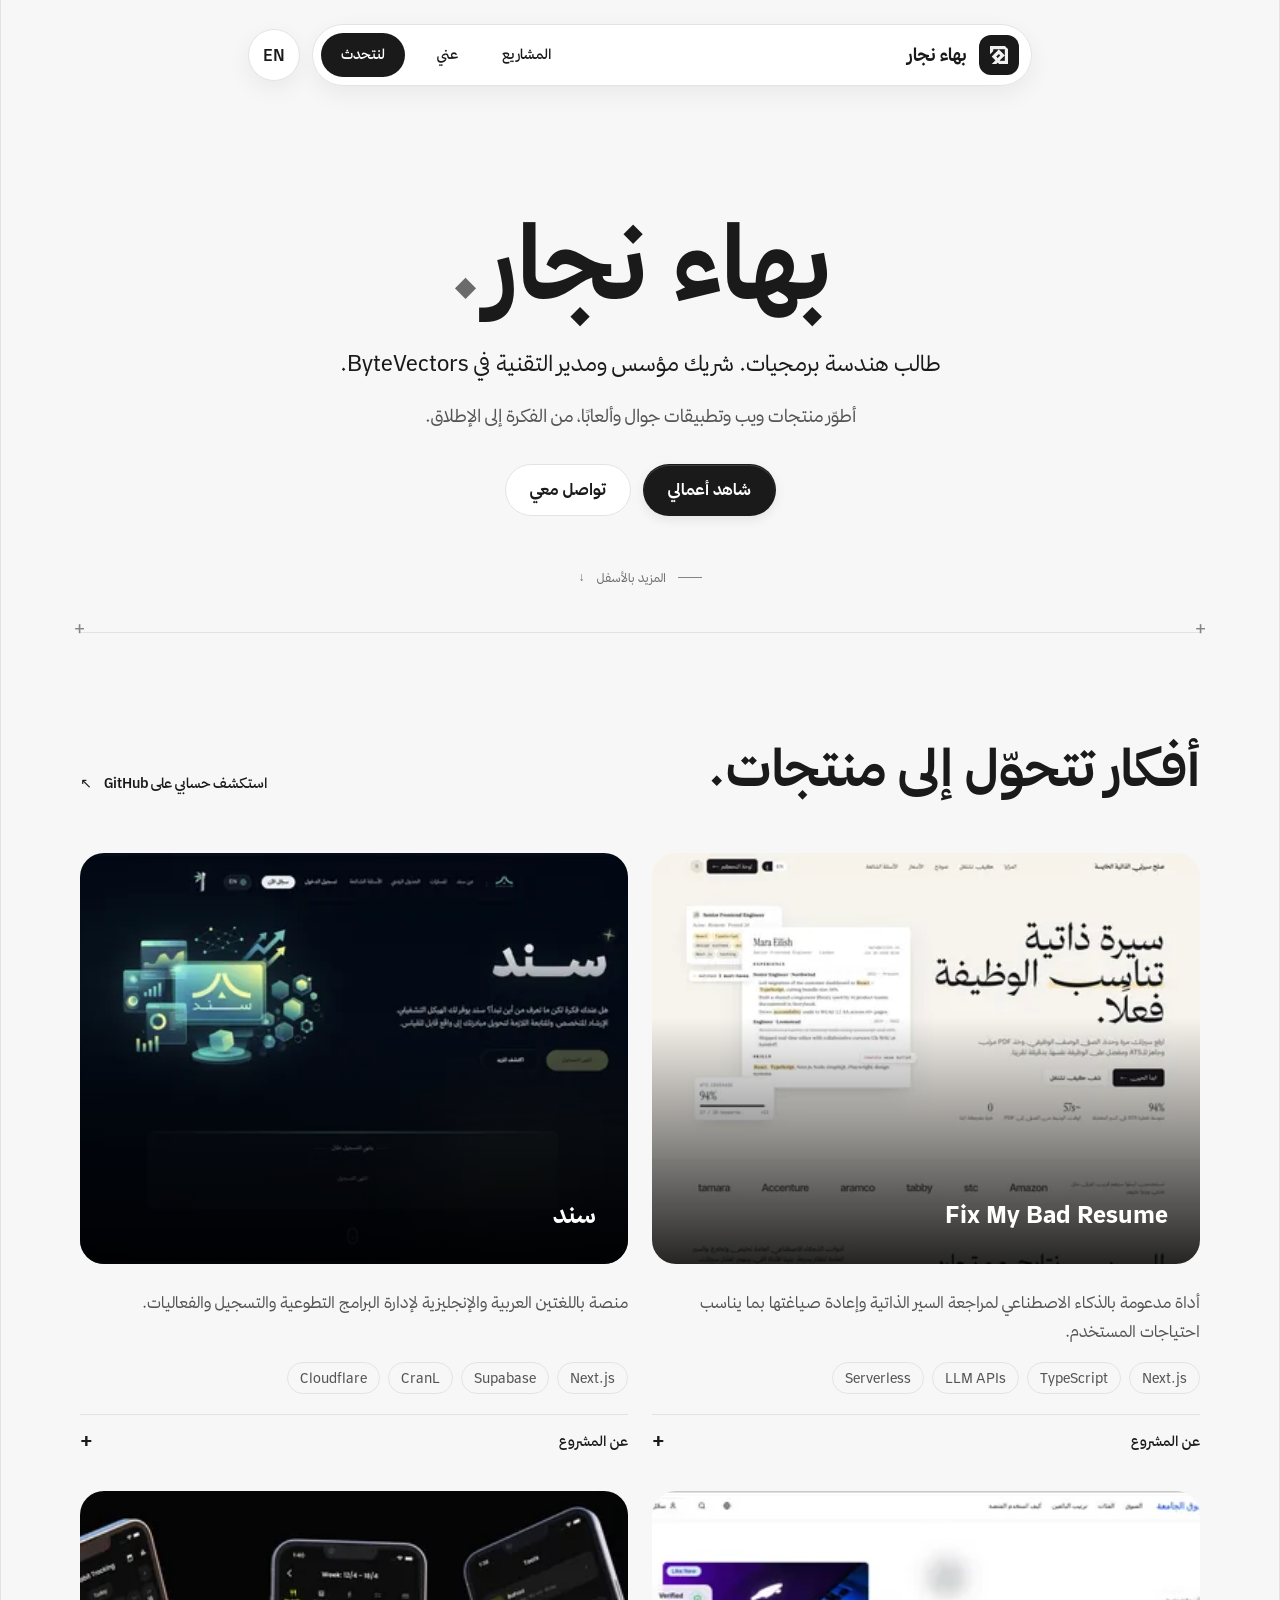
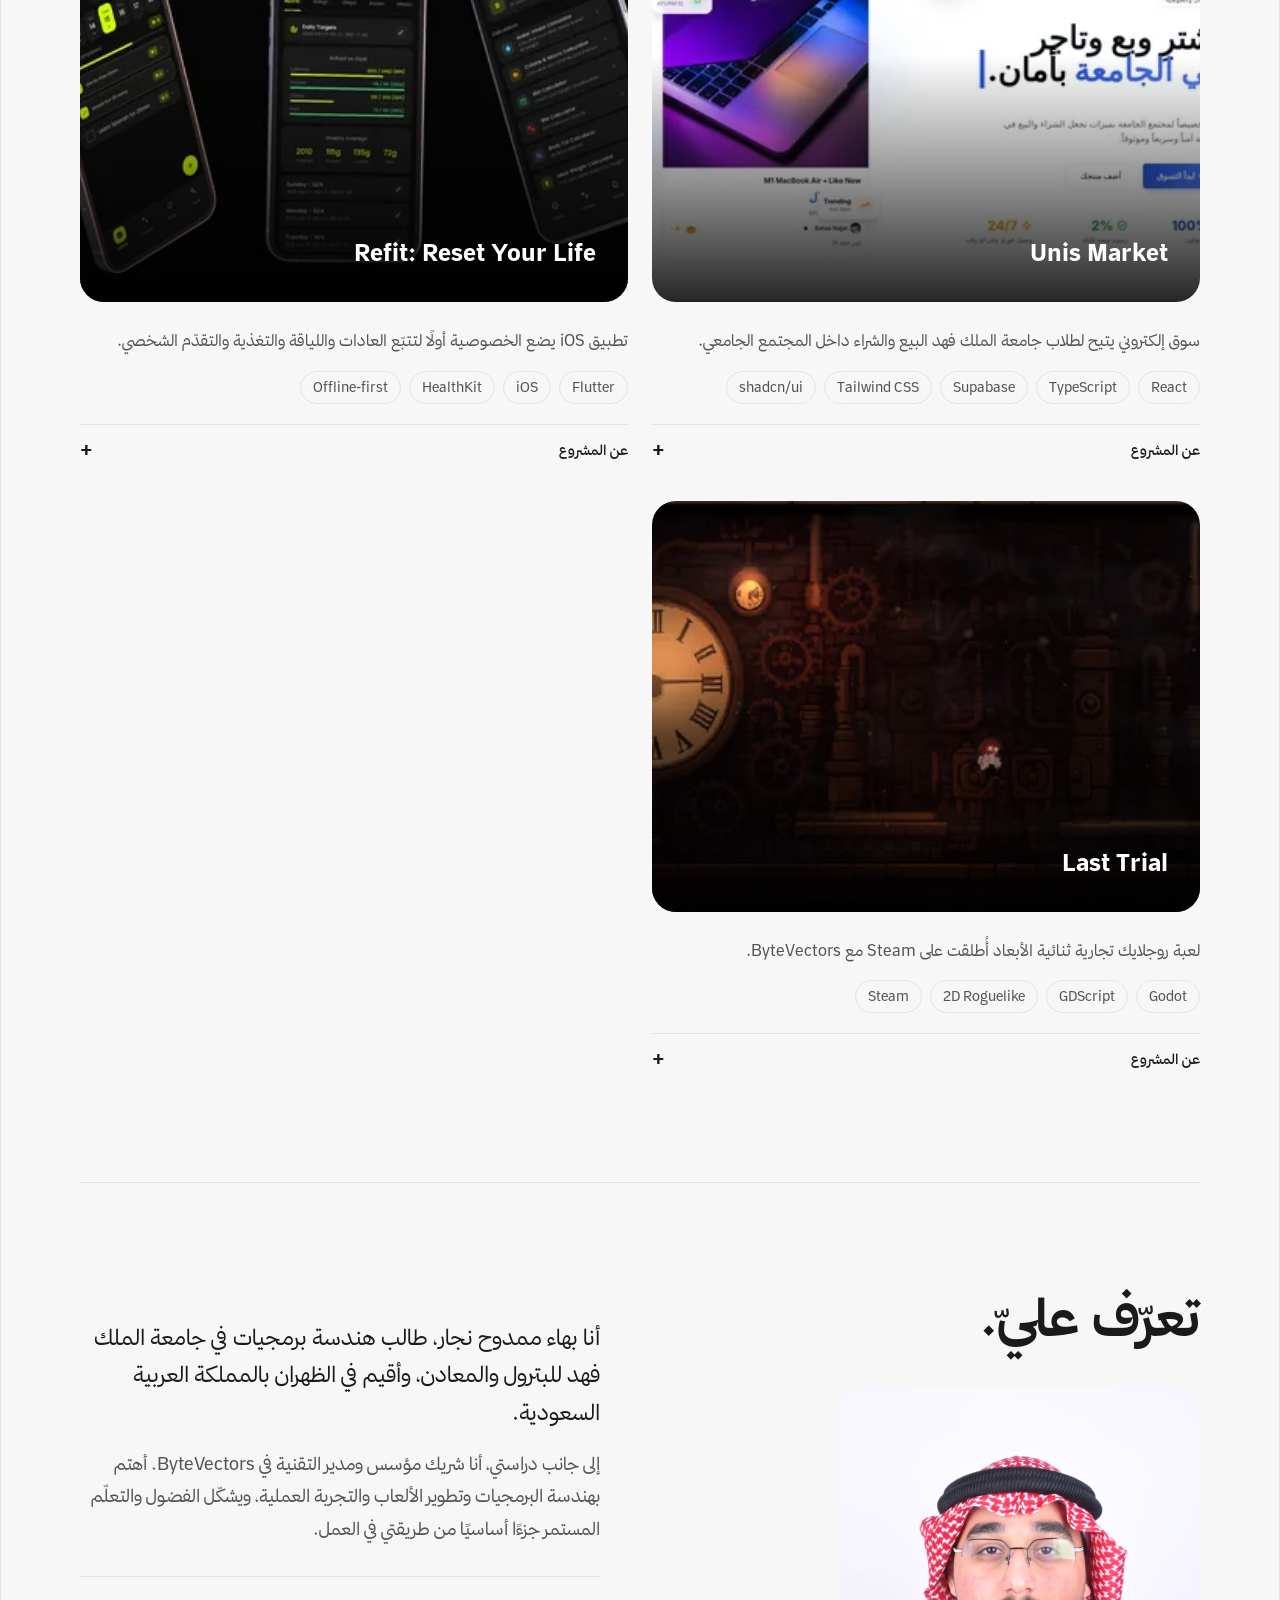
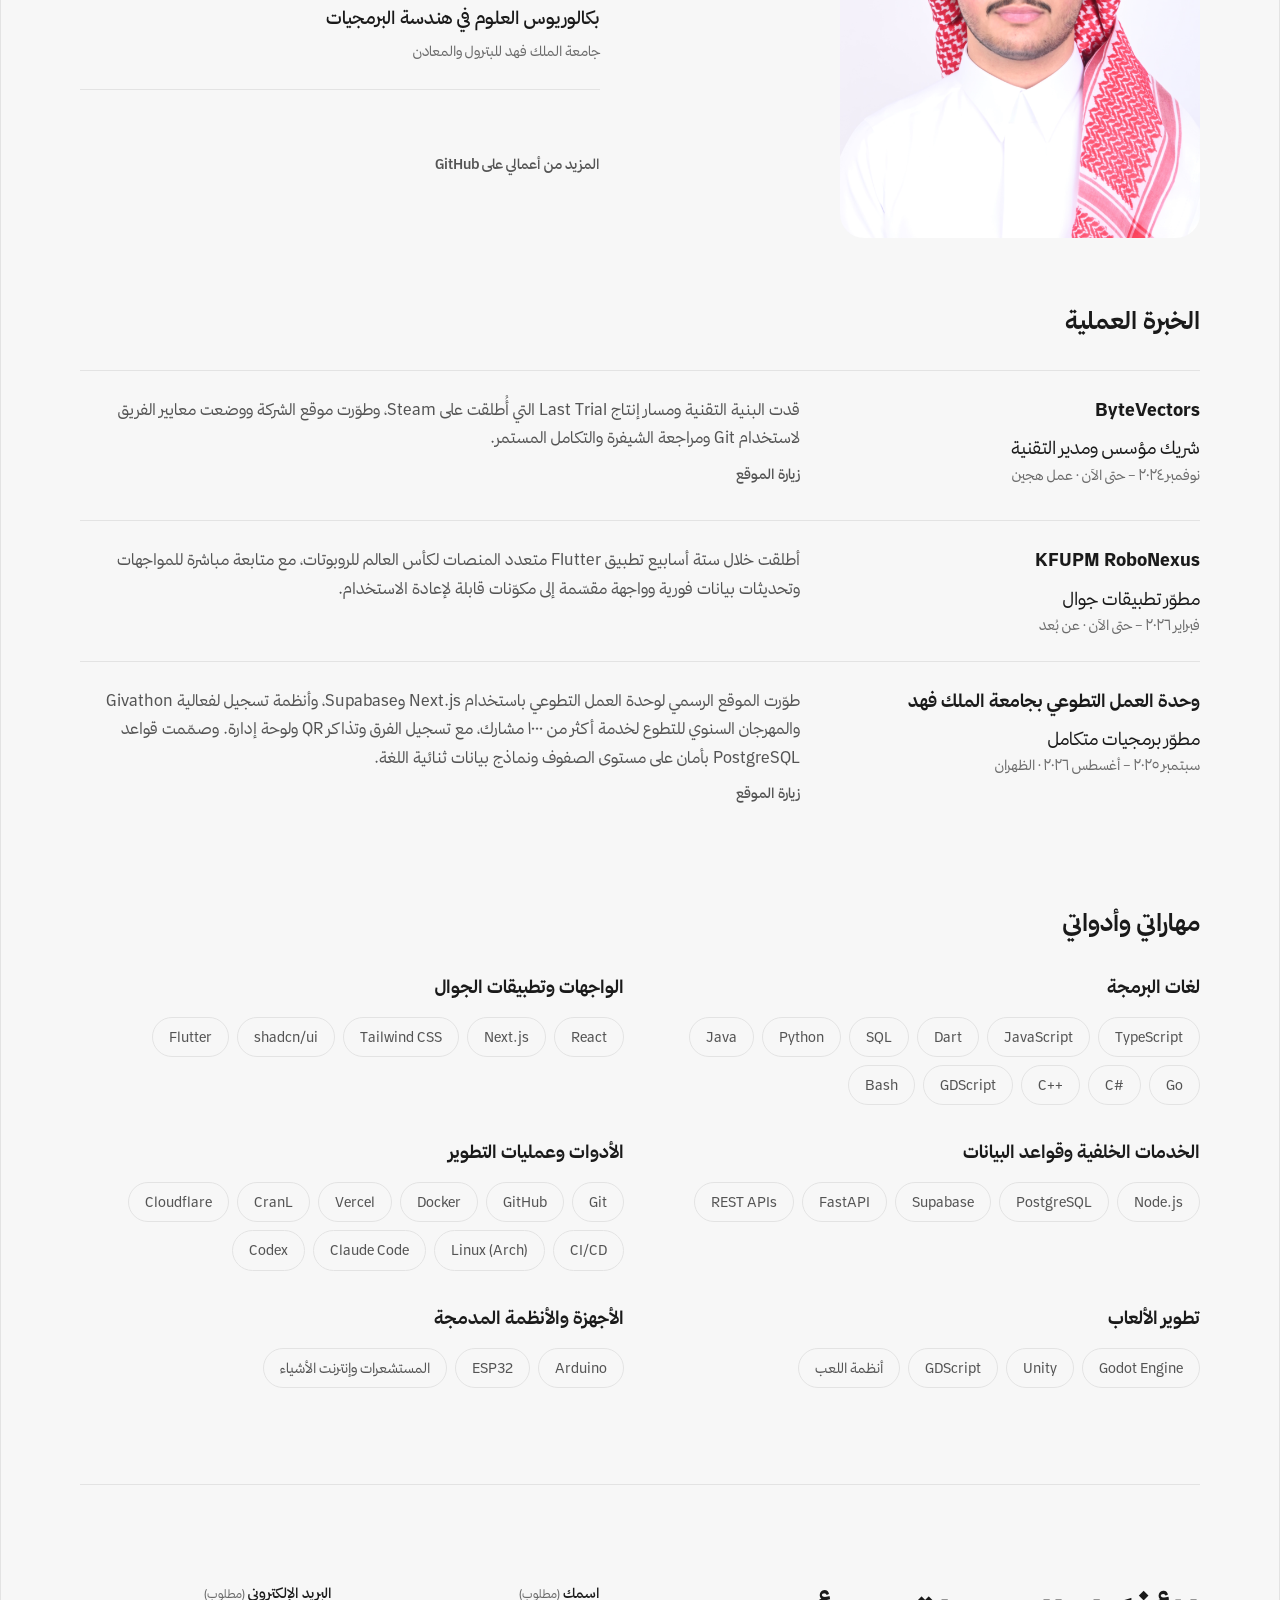
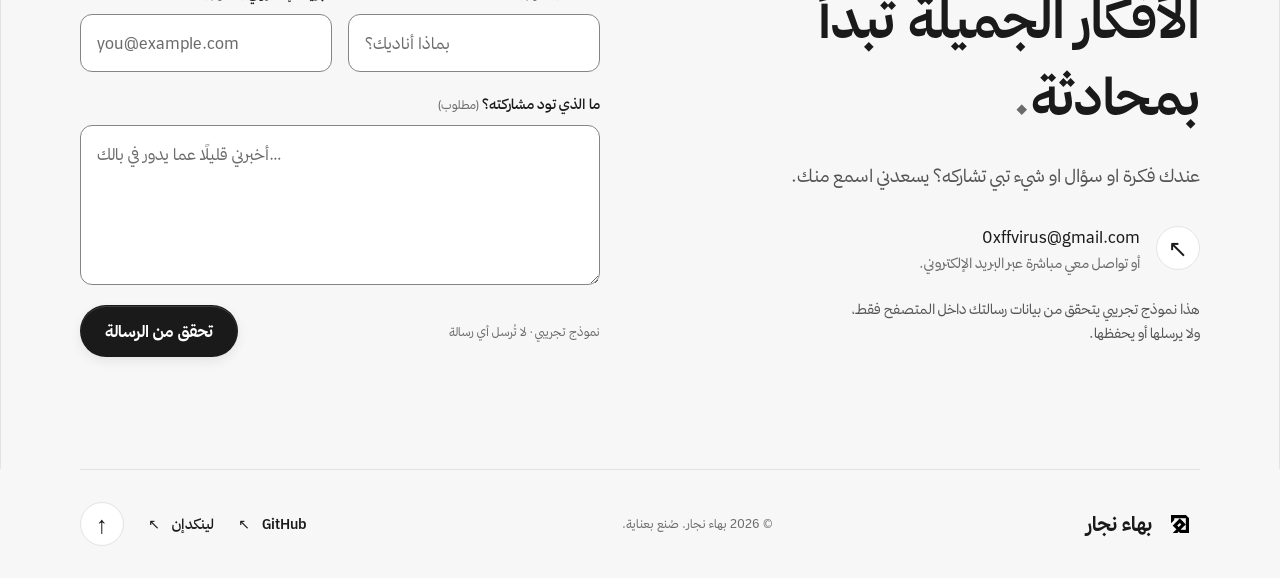
==== commit 70500453: "perf: optimize screenshots and restore one-time scroll animations" ====
--- a/index.html
+++ b/index.html
@@ -103,7 +103,15 @@
               aria-label="عن مشروع Fix My Bad Resume"
             >
               <img
-                src="assets/images/projects/fix-my-bad-resume.png"
+                src="assets/images/projects/fix-my-bad-resume-800.webp"
+                srcset="
+                  assets/images/projects/fix-my-bad-resume-480.webp 480w,
+                  assets/images/projects/fix-my-bad-resume-800.webp 800w,
+                  assets/images/projects/fix-my-bad-resume-1200.webp 1200w,
+                  assets/images/projects/fix-my-bad-resume-1600.webp 1600w
+                "
+                sizes="(min-width: 1200px) 548px, (min-width: 1024px) calc(50vw - 52px), (min-width: 768px) calc(50vw - 44px), calc(100vw - 48px)"
+                decoding="async"
                 alt="لقطة من الصفحة الرئيسية لـ Fix My Bad Resume تعرض محرر السيرة الذاتية ودرجة تغطية ATS."
                 width="800"
                 height="600"
@@ -152,7 +160,15 @@
               aria-label="عن مشروع سند"
             >
               <img
-                src="assets/images/projects/sanad.png"
+                src="assets/images/projects/sanad-800.webp"
+                srcset="
+                  assets/images/projects/sanad-480.webp 480w,
+                  assets/images/projects/sanad-800.webp 800w,
+                  assets/images/projects/sanad-1200.webp 1200w,
+                  assets/images/projects/sanad-1600.webp 1600w
+                "
+                sizes="(min-width: 1200px) 548px, (min-width: 1024px) calc(50vw - 52px), (min-width: 768px) calc(50vw - 44px), calc(100vw - 48px)"
+                decoding="async"
                 alt="لقطة من الصفحة الرئيسية لمنصة سند بتصميم داكن ورسم توضيحي للبرامج."
                 width="800"
                 height="600"
@@ -201,7 +217,15 @@
               aria-label="عن مشروع Unis Market"
             >
               <img
-                src="assets/images/projects/unis-market.png"
+                src="assets/images/projects/unis-market-800.webp"
+                srcset="
+                  assets/images/projects/unis-market-480.webp 480w,
+                  assets/images/projects/unis-market-800.webp 800w,
+                  assets/images/projects/unis-market-1200.webp 1200w,
+                  assets/images/projects/unis-market-1600.webp 1600w
+                "
+                sizes="(min-width: 1200px) 548px, (min-width: 1024px) calc(50vw - 52px), (min-width: 768px) calc(50vw - 44px), calc(100vw - 48px)"
+                decoding="async"
                 alt="لقطة من الصفحة الرئيسية لسوق الجامعة تعرض إعلان ماك بوك وتنقلًا عربيًا."
                 width="800"
                 height="600"
@@ -251,7 +275,15 @@
               aria-label="عن مشروع Refit: Reset Your Life"
             >
               <img
-                src="assets/images/projects/refit.png"
+                src="assets/images/projects/refit-800.webp"
+                srcset="
+                  assets/images/projects/refit-480.webp 480w,
+                  assets/images/projects/refit-800.webp 800w,
+                  assets/images/projects/refit-1200.webp 1200w,
+                  assets/images/projects/refit-1600.webp 1600w
+                "
+                sizes="(min-width: 1200px) 548px, (min-width: 1024px) calc(50vw - 52px), (min-width: 768px) calc(50vw - 44px), calc(100vw - 48px)"
+                decoding="async"
                 alt="ثلاث لقطات من تطبيق Refit تعرض تتبع العادات وأهداف التغذية والحاسبات."
                 width="800"
                 height="600"
@@ -300,7 +332,15 @@
               aria-label="عن مشروع Last Trial"
             >
               <img
-                src="assets/images/projects/last-trial.png"
+                src="assets/images/projects/last-trial-800.webp"
+                srcset="
+                  assets/images/projects/last-trial-480.webp 480w,
+                  assets/images/projects/last-trial-800.webp 800w,
+                  assets/images/projects/last-trial-1200.webp 1200w,
+                  assets/images/projects/last-trial-1600.webp 1600w
+                "
+                sizes="(min-width: 1200px) 548px, (min-width: 1024px) calc(50vw - 52px), (min-width: 768px) calc(50vw - 44px), calc(100vw - 48px)"
+                decoding="async"
                 alt="لقطة من أسلوب اللعب في Last Trial تظهر شخصية في غرفة ترسية مليئة بالتروس والأنابيب."
                 width="800"
                 height="600"
